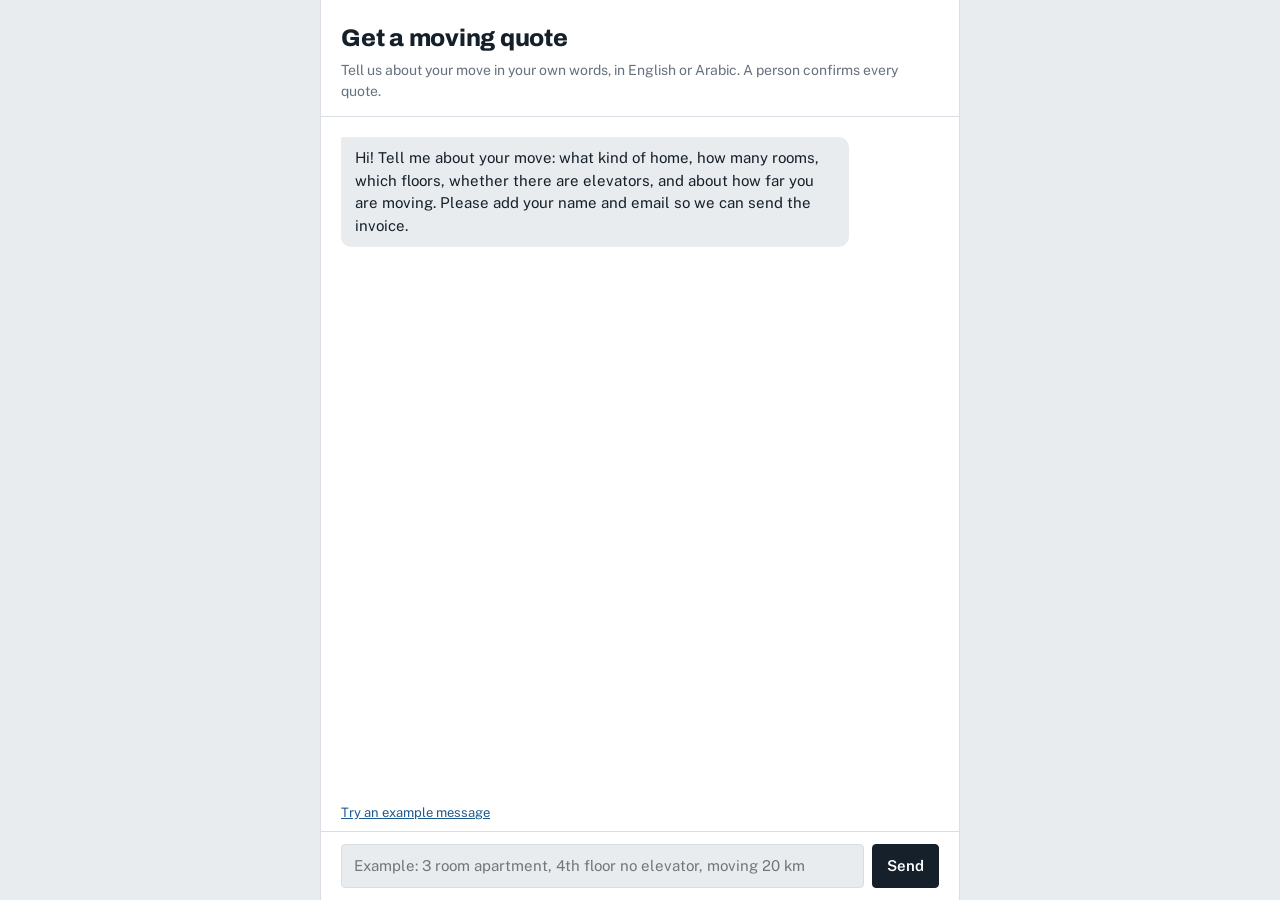
==== static/chat.html @ 16cc1113 "first commit" ====
<!doctype html>
<html lang="en">
<head>
<meta charset="utf-8">
<meta name="viewport" content="width=device-width, initial-scale=1">
<title>Get a moving quote</title>
<link rel="preconnect" href="https://fonts.googleapis.com">
<link href="https://fonts.googleapis.com/css2?family=Archivo:wght@600;800&family=Public+Sans:wght@400;600;700&display=swap" rel="stylesheet">
<link rel="stylesheet" href="/static/style.css">
</head>
<body>
<div class="chatwrap">
  <header class="chathead"><h1 id="co">Get a moving quote</h1><p>Tell us about your move in your own words, in English or Arabic. A person confirms every quote.</p></header>
  <div class="msgs" id="msgs" role="log" aria-live="polite"></div>
  <div class="hint" id="hint"><button type="button" id="example">Try an example message</button></div>
  <form class="composer" id="form">
    <label class="sr" for="text">Your message</label>
    <textarea id="text" rows="1" maxlength="2000" placeholder="Example: 3 room apartment, 4th floor no elevator, moving 20 km" required></textarea>
    <button class="btn primary" id="send" type="submit">Send</button>
  </form>
</div>
<script>
(function () {
  "use strict";
  var sid = null;
  try { sid = sessionStorage.getItem("md_sid"); } catch (e) { /* storage unavailable */ }
  var box = document.getElementById("msgs"), text = document.getElementById("text"), send = document.getElementById("send");
  function add(who, msg) {
    var b = document.createElement("div");
    b.className = "bubble " + who; b.setAttribute("dir", "auto"); b.textContent = msg;
    box.appendChild(b); box.scrollTop = box.scrollHeight;
  }
  add("bot", "Hi! Tell me about your move: what kind of home, how many rooms, which floors, whether there are elevators, and about how far you are moving. Please add your name and email so we can send the invoice.");
  fetch("/api/config").then(function (r) { return r.json(); }).then(function (c) {
    document.getElementById("co").textContent = c.company + ": get a moving quote";
    document.title = c.company + " quote";
  }).catch(function () {});
  /* After the quote: follow the job (approval, deposit, booking, final invoice, paid) right here. */
  var card = null, timer = null, lastKey = "";
  function money(n, c) { try { return new Intl.NumberFormat("en-US", { style: "currency", currency: c }).format(n); } catch (e) { return n + " " + c; } }
  function el(t, c, x) { var e = document.createElement(t); if (c) e.className = c; if (x != null) e.textContent = x; return e; }
  function render(st) {
    var key = st.status + (st.pay ? st.pay.url + st.pay.amount : "");
    if (key === lastKey) return; lastKey = key;
    if (!card) { card = el("div", "status-card"); card.setAttribute("dir", "auto"); }
    box.appendChild(card);  // keep it as the latest item
    card.textContent = "";
    card.appendChild(el("h2", "", st.message));
    card.appendChild(el("div", "note", "Reference " + st.job_id));
    if (st.pay) {
      card.appendChild(el("div", "amt mono", money(st.pay.amount, st.currency)));
      if (st.pay.discount_pct) card.appendChild(el("div", "note", "Includes a " + st.pay.discount_pct + "% discount if paid by " + new Date(st.pay.discount_until).toLocaleDateString()));
      var row = el("div", "row");
      if (st.pay.qr) { var img = el("img"); img.src = st.pay.qr; img.alt = "QR code to pay with PayPal"; row.appendChild(img); }
      var a = el("a", "btn primary", st.pay.label + " with PayPal"); a.href = st.pay.url; a.target = "_blank"; a.rel = "noopener noreferrer";
      row.appendChild(a); card.appendChild(row);
    } else if (st.total) {
      card.appendChild(el("div", "note", "Total for your move: " + money(st.total, st.currency)));
    } else if (st.range) {
      card.appendChild(el("div", "note", "Estimate: " + money(st.range.low, st.currency) + " to " + money(st.range.high, st.currency)));
    }
    box.scrollTop = box.scrollHeight;
    if (st.status === "PAID" || st.status === "REJECTED") { clearInterval(timer); timer = null; }
  }
  function poll() {
    if (!sid) return;
    fetch("/api/chat/" + encodeURIComponent(sid) + "/status").then(function (r) { return r.ok ? r.json() : null; })
      .then(function (st) {
        if (!st) return;
        document.getElementById("hint").hidden = true; render(st);
        if (!timer && st.status !== "PAID" && st.status !== "REJECTED") timer = setInterval(poll, 4000);
      }).catch(function () {});
  }
  function watch() { poll(); }
  if (sid) poll();  // a returning customer sees where their move stands

  document.getElementById("example").addEventListener("click", function () {
    text.value = "Hi, I'm Sara Ali (sara.ali@example.com). 3 room apartment, 4th floor with no elevator, moving to a ground floor place 20 km away.";
    text.focus();
  });
  text.addEventListener("keydown", function (e) {
    if (e.key === "Enter" && !e.shiftKey) { e.preventDefault(); document.getElementById("form").requestSubmit(); }
  });
  document.getElementById("form").addEventListener("submit", function (e) {
    e.preventDefault();
    var m = text.value.trim(); if (!m) return;
    add("me", m); text.value = ""; send.disabled = true;
    fetch("/api/chat", { method: "POST", headers: { "Content-Type": "application/json" }, body: JSON.stringify({ session_id: sid, message: m }) })
      .then(function (r) { return r.json().then(function (d) { if (!r.ok) throw new Error("Something went wrong. Please try again."); return d; }); })
      .then(function (d) {
        sid = d.session_id; try { sessionStorage.setItem("md_sid", sid); } catch (x) { /* ignore */ }
        add("bot", d.reply);
        if (d.complete) { document.getElementById("hint").hidden = true; watch(); }
      })
      .catch(function (err) { add("bot", err.message); })
      .then(function () { send.disabled = false; text.focus(); });
  });
})();
</script>
</body>
</html>
---- static/style.css ----
/* MoveDesk: a dispatch ledger. Ink on cool grey, one amber signal reserved for "needs you". */
:root {
  --ink: #15202b;
  --ink-2: #3b4857;
  --mute: #66717e;
  --paper: #e9ecef;
  --card: #ffffff;
  --line: #d9dee4;
  --sel: #eef3f8;
  --signal: #e8a900;
  --signal-ink: #3d2d00;
  --blue: #1f5a8f;
  --green: #1f7a52;
  --red: #b23a2a;
  --radius: 4px;
  --font-display: "Archivo", "Arial Narrow", Arial, sans-serif;
  --font-body: "Public Sans", system-ui, -apple-system, "Segoe UI", sans-serif;
}
@media (prefers-color-scheme: dark) {
  :root {
    --ink: #e8ecf2; --ink-2: #b9c3d0; --mute: #8995a4; --paper: #0e1520; --card: #161f2c; --line: #28344a;
    --sel: #1c2a40; --signal: #f0b429; --blue: #7fb0e0; --green: #55c08f; --red: #ee8a76;
  }
}
* { box-sizing: border-box; }
html, body { margin: 0; }
body { background: var(--paper); color: var(--ink); font: 15px/1.5 var(--font-body); }
h1, h2, h3 { font-family: var(--font-display); font-weight: 800; letter-spacing: -0.01em; margin: 0; }
button, input, select, textarea { font: inherit; color: inherit; }
:focus-visible { outline: 3px solid var(--signal); outline-offset: 2px; }
a { color: var(--blue); }
.sr { position: absolute; left: -9999px; }

.btn { border: 1px solid var(--line); background: var(--card); padding: 8px 14px; border-radius: var(--radius); cursor: pointer; font-weight: 600; }
.btn:hover { border-color: var(--ink-2); }
.btn.primary { background: var(--ink); border-color: var(--ink); color: var(--card); }
.btn.primary:hover { filter: brightness(1.2); }
.btn.danger { color: var(--red); }
.btn:disabled { opacity: 0.5; cursor: not-allowed; }
.mono { font-variant-numeric: tabular-nums; }

/* ---------- top bar ---------- */
.top { display: flex; align-items: center; gap: 14px; padding: 14px 28px; border-bottom: 1px solid var(--line); background: var(--card); flex-wrap: wrap; }
.top h1 { font-size: 22px; }
.top .tag { color: var(--mute); font-size: 13px; border: 1px solid var(--line); padding: 2px 9px; border-radius: 999px; }
.top .grow { flex: 1; }
.demo { display: none; align-items: center; gap: 6px; flex-wrap: wrap; padding-right: 14px; margin-right: 4px; border-right: 1px solid var(--line); }
.demo.on { display: flex; }
.demo span { font-size: 13px; color: var(--mute); margin-right: 4px; }
.demo .btn { padding: 4px 10px; font-size: 13px; font-weight: 500; }

/* ---------- figures ---------- */
.strip { display: grid; grid-template-columns: repeat(5, 1fr); margin: 20px 28px 0; }
.strip > div { padding: 2px 20px; border-left: 1px solid var(--line); }
.strip > div:first-child { padding-left: 0; border-left: 0; }
.strip .k { color: var(--mute); font-size: 13px; }
.strip .v { font: 800 28px/1.25 var(--font-display); }
.strip .v.hot { color: var(--red); }

/* ---------- copilot ---------- */
.copilot { margin: 20px 28px 0; }
.ask { display: flex; gap: 8px; }
.ask input { flex: 1; padding: 11px 14px; border: 1px solid var(--line); border-radius: var(--radius); background: var(--card); font-size: 15px; }
.ask .btn { padding: 0 22px; }
.suggest { display: flex; gap: 16px; flex-wrap: wrap; margin-top: 8px; }
.suggest button { background: none; border: 0; padding: 0; color: var(--blue); cursor: pointer; font-size: 13.5px; }
.suggest button:hover { text-decoration: underline; }
.answer { margin-top: 12px; background: var(--card); border: 1px solid var(--line); border-left: 3px solid var(--ink); border-radius: var(--radius); padding: 14px 16px; }
.answer .text { white-space: pre-wrap; }
.answer .src { color: var(--mute); font-size: 12.5px; margin-top: 8px; }
.proposal { display: flex; align-items: center; justify-content: space-between; gap: 12px; padding: 10px 0 0; margin-top: 10px; border-top: 1px solid var(--line); flex-wrap: wrap; }
.proposal b { font-weight: 600; }
.proposal .why { color: var(--mute); font-size: 13px; }
.proposal .done { color: var(--green); font-weight: 600; font-size: 14px; }

/* ---------- guided story ---------- */
.tour { position: fixed; left: 24px; bottom: 24px; width: 380px; max-width: calc(100vw - 32px); background: var(--ink); color: var(--card); border-radius: 6px; padding: 18px 20px; z-index: 8; box-shadow: 0 8px 30px rgba(0, 0, 0, 0.25); }
.tour h2 { font-size: 19px; margin: 2px 0 6px; color: var(--card); }
.tour p { margin: 0 0 14px; font-size: 14.5px; opacity: 0.92; white-space: pre-wrap; }
.tour-step { font-size: 12.5px; opacity: 0.7; }
.tour-actions { display: flex; gap: 8px; }
.tour .btn.primary { background: var(--signal); border-color: var(--signal); color: var(--signal-ink); }
.tour .btn:not(.primary) { background: transparent; color: var(--card); border-color: rgba(255, 255, 255, 0.35); }

/* ---------- board + detail ---------- */
.layout { display: grid; grid-template-columns: minmax(0, 1fr) 440px; gap: 24px; padding: 20px 28px 40px; align-items: start; }
.board { background: var(--card); border: 1px solid var(--line); border-radius: var(--radius); overflow-x: auto; }
#grid { width: 100%; }
.empty { padding: 56px 24px; text-align: center; color: var(--mute); }
.empty b { display: block; color: var(--ink); font: 800 20px var(--font-display); margin-bottom: 4px; }

.ag-theme-quartz {
  --ag-font-family: var(--font-body);
  --ag-font-size: 14px;
  --ag-foreground-color: var(--ink);
  --ag-background-color: var(--card);
  --ag-header-background-color: var(--card);
  --ag-header-foreground-color: var(--mute);
  --ag-header-height: 42px;
  --ag-row-height: 54px;
  --ag-borders: none;
  --ag-border-color: var(--line);
  --ag-row-border-color: var(--line);
  --ag-header-column-separator-display: none;
  --ag-header-column-resize-handle-display: none;
  --ag-odd-row-background-color: var(--card);
  --ag-row-hover-color: var(--sel);
  --ag-selected-row-background-color: var(--sel);
  --ag-cell-horizontal-padding: 16px;
  --ag-wrapper-border-radius: 0;
}
.ag-theme-quartz .ag-header-cell-resize::after, .ag-theme-quartz .ag-header-cell::after, .ag-theme-quartz .ag-header-group-cell::after { display: none !important; }
.ag-theme-quartz .ag-header-cell-label { font-weight: 600; font-size: 13px; }
.ag-theme-quartz .ag-cell { display: flex; align-items: center; line-height: 1.3; }
.ag-theme-quartz .ag-right-aligned-cell { justify-content: flex-end; }
.ag-theme-quartz .ag-row { cursor: pointer; }
.ag-theme-quartz .ag-cell-focus:not(.ag-cell-range-selected):focus-within { border: 0 !important; outline: 0; }

table.plain { width: 100%; border-collapse: collapse; }
table.plain th { text-align: left; font-size: 13px; color: var(--mute); font-weight: 600; padding: 12px 16px; border-bottom: 1px solid var(--line); }
table.plain td { padding: 15px 16px; border-bottom: 1px solid var(--line); }
table.plain tr.row { cursor: pointer; }
table.plain tr.row:hover, table.plain tr.sel { background: var(--sel); }

/* status: a dot and a word, not a badge */
.chip { display: inline-flex; align-items: center; gap: 8px; font-size: 14px; font-weight: 600; white-space: nowrap; line-height: 1.2; }
.chip::before { content: ""; width: 9px; height: 9px; border-radius: 50%; background: var(--dot, currentColor); flex: none; }
.chip.PENDING_APPROVAL { --dot: var(--signal); color: var(--ink); }
.chip.DEPOSIT_SENT, .chip.BALANCE_SENT { color: var(--blue); }
.chip.BOOKED { color: var(--ink); --dot: var(--ink); }
.chip.PAID { color: var(--green); }
.chip.REJECTED { color: var(--mute); }
.late { color: var(--red); font-weight: 600; }

.drawer { background: var(--card); border: 1px solid var(--line); border-radius: var(--radius); padding: 22px; position: sticky; top: 16px; max-height: calc(100vh - 32px); overflow: auto; }
.drawer h2 { font-size: 24px; line-height: 1.2; }
.drawer .sub { color: var(--mute); font-size: 13.5px; margin: 2px 0 10px; overflow-wrap: anywhere; }
.drawer section { border-top: 1px solid var(--line); padding: 14px 0; }
.drawer h3 { font-size: 14px; margin-bottom: 8px; }
.route { display: flex; align-items: center; margin: 14px 0 4px; }
.route .stop { width: 12px; height: 12px; border-radius: 50%; border: 2px solid var(--line); background: var(--card); flex: none; }
.route .leg { height: 2px; flex: 1; background: var(--line); }
.route .done { border-color: var(--ink); background: var(--ink); }
.route .now { border-color: var(--signal); background: var(--signal); }
.route .leg.done { background: var(--ink); }
.route-labels { display: flex; justify-content: space-between; font-size: 12px; color: var(--mute); }
.lines { width: 100%; border-collapse: collapse; }
.lines td { padding: 4px 0; vertical-align: top; }
.lines td:last-child { text-align: right; }
.lines tr.total td { border-top: 1px solid var(--ink); font-weight: 800; padding-top: 7px; }
ul.tight { margin: 0; padding-left: 18px; }
ul.tight li { margin: 2px 0; }
.timeline { font-size: 13px; color: var(--ink-2); }
.timeline div { display: flex; gap: 10px; padding: 2px 0; }
.timeline time { color: var(--mute); flex: none; width: 96px; }
.actions { display: flex; flex-direction: column; gap: 10px; }
.actions .btn.primary { width: 100%; padding: 11px 14px; }
.actions .row { display: flex; gap: 8px; align-items: center; flex-wrap: wrap; }
.actions input[type=number], .actions input[type=text] { padding: 8px 10px; border: 1px solid var(--line); border-radius: var(--radius); background: var(--paper); width: 130px; }
.actions input[type=text] { flex: 1; min-width: 120px; }
.qr { display: flex; gap: 14px; align-items: center; }
.qr img { width: 104px; height: 104px; background: #fff; border: 1px solid var(--line); border-radius: 2px; }
.note { color: var(--mute); font-size: 13px; }
.err { color: var(--red); font-size: 13.5px; margin-top: 6px; }
.toast { position: fixed; left: 50%; bottom: 20px; transform: translateX(-50%); background: var(--ink); color: var(--card); padding: 9px 16px; border-radius: var(--radius); font-size: 14px; z-index: 9; }

@media (max-width: 1000px) {
  .layout { grid-template-columns: minmax(0, 1fr); padding: 16px 16px 28px; gap: 16px; }
  .strip { grid-template-columns: repeat(2, 1fr); margin: 16px 16px 0; row-gap: 14px; }
  .strip > div:nth-child(odd) { padding-left: 0; border-left: 0; }
  .drawer { position: static; max-height: none; }
  .top { padding: 12px 16px; }
  .demo { border-right: 0; padding-right: 0; }
  .copilot { margin: 16px 16px 0; }
  .tour { left: 16px; bottom: 16px; }
}

/* ---------- chat ---------- */
.chatwrap { max-width: 640px; margin: 0 auto; min-height: 100vh; display: flex; flex-direction: column; background: var(--card); border-left: 1px solid var(--line); border-right: 1px solid var(--line); }
.chathead { padding: 20px 20px 14px; border-bottom: 1px solid var(--line); }
.chathead h1 { font-size: 24px; }
.chathead p { margin: 4px 0 0; color: var(--mute); font-size: 14px; }
.msgs { flex: 1; padding: 20px; display: flex; flex-direction: column; gap: 10px; overflow-y: auto; }
.bubble { max-width: 85%; padding: 10px 14px; border-radius: 10px; white-space: pre-wrap; overflow-wrap: anywhere; }
.bubble.bot { background: var(--paper); align-self: flex-start; border-top-left-radius: 2px; }
.bubble.me { background: var(--ink); color: var(--card); align-self: flex-end; border-top-right-radius: 2px; }
.composer { display: flex; gap: 8px; padding: 12px 20px calc(12px + env(safe-area-inset-bottom)); border-top: 1px solid var(--line); }
.composer textarea { flex: 1; resize: none; padding: 10px 12px; border: 1px solid var(--line); border-radius: var(--radius); background: var(--paper); min-height: 44px; max-height: 120px; }
.hint { padding: 0 20px 8px; font-size: 13px; color: var(--mute); }
.hint button { background: none; border: 0; padding: 0; color: var(--blue); cursor: pointer; text-decoration: underline; font-size: 13px; }

.status-card { align-self: stretch; border: 1px solid var(--line); border-left: 3px solid var(--ink); border-radius: var(--radius); padding: 14px 16px; background: var(--card); }
.status-card h2 { font-size: 17px; margin-bottom: 4px; }
.status-card .amt { font: 800 26px var(--font-display); margin: 4px 0; }
.status-card .row { display: flex; gap: 14px; align-items: center; margin-top: 10px; flex-wrap: wrap; }
.status-card img { width: 112px; height: 112px; background: #fff; border: 1px solid var(--line); }
.status-card a.btn { text-decoration: none; display: inline-block; }

/* ---------- simulated checkout ---------- */
.pay { max-width: 460px; margin: 32px auto; background: var(--card); border: 1px solid var(--line); border-radius: var(--radius); overflow: hidden; }
.pay .sim { background: var(--paper); color: var(--ink-2); border-bottom: 1px solid var(--line); padding: 8px 20px; font-size: 13px; }
.pay .body { padding: 22px 20px; }
.pay h1 { font-size: 24px; }
.pay .amount { font: 800 36px var(--font-display); margin: 8px 0; }
.pay .qr { margin: 12px 0; }
@media (prefers-reduced-motion: no-preference) { .btn { transition: border-color 0.12s, filter 0.12s; } }
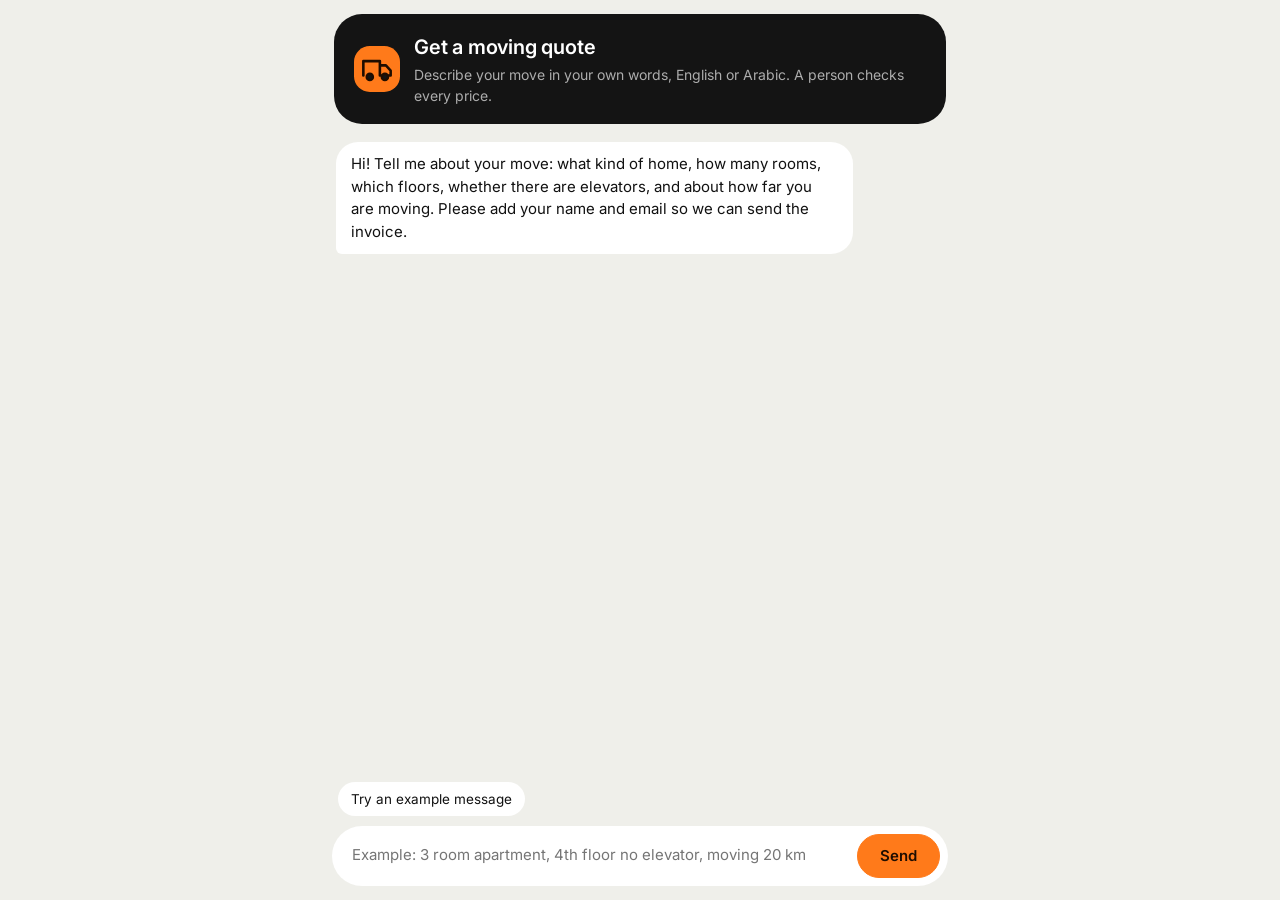
==== commit 4ffe840d: "feat: Gemini AI, PayPal fixes and mobile-first redesign" ====
--- a/static/chat.html
+++ b/static/chat.html
@@ -5,18 +5,23 @@
 <meta name="viewport" content="width=device-width, initial-scale=1">
 <title>Get a moving quote</title>
 <link rel="preconnect" href="https://fonts.googleapis.com">
-<link href="https://fonts.googleapis.com/css2?family=Archivo:wght@600;800&family=Public+Sans:wght@400;600;700&display=swap" rel="stylesheet">
+<link rel="preconnect" href="https://fonts.gstatic.com" crossorigin>
+<link href="https://fonts.googleapis.com/css2?family=Inter:wght@400;500;600;700&display=swap" rel="stylesheet">
+<meta name="theme-color" content="#efefea">
 <link rel="stylesheet" href="/static/style.css">
 </head>
-<body>
+<body class="chat-body">
 <div class="chatwrap">
-  <header class="chathead"><h1 id="co">Get a moving quote</h1><p>Tell us about your move in your own words, in English or Arabic. A person confirms every quote.</p></header>
+  <header class="chathead">
+    <svg class="logo" viewBox="0 0 32 32" aria-hidden="true"><rect width="32" height="32" rx="11"/><path d="M6.5 20.5V10.5h11.5v10M18 13.5h4.2l3.3 3.6v3.4H18"/><circle cx="11" cy="21.5" r="2.2"/><circle cx="21.5" cy="21.5" r="2.2"/></svg>
+    <div><h1 id="co">Get a moving quote</h1><p>Describe your move in your own words, English or Arabic. A person checks every price.</p></div>
+  </header>
   <div class="msgs" id="msgs" role="log" aria-live="polite"></div>
   <div class="hint" id="hint"><button type="button" id="example">Try an example message</button></div>
   <form class="composer" id="form">
     <label class="sr" for="text">Your message</label>
     <textarea id="text" rows="1" maxlength="2000" placeholder="Example: 3 room apartment, 4th floor no elevator, moving 20 km" required></textarea>
-    <button class="btn primary" id="send" type="submit">Send</button>
+    <button class="btn lime" id="send" type="submit">Send</button>
   </form>
 </div>
 <script>
@@ -32,7 +37,7 @@
   }
   add("bot", "Hi! Tell me about your move: what kind of home, how many rooms, which floors, whether there are elevators, and about how far you are moving. Please add your name and email so we can send the invoice.");
   fetch("/api/config").then(function (r) { return r.json(); }).then(function (c) {
-    document.getElementById("co").textContent = c.company + ": get a moving quote";
+    document.getElementById("co").textContent = c.company;
     document.title = c.company + " quote";
   }).catch(function () {});
   /* After the quote: follow the job (approval, deposit, booking, final invoice, paid) right here. */
@@ -48,11 +53,11 @@
     card.appendChild(el("h2", "", st.message));
     card.appendChild(el("div", "note", "Reference " + st.job_id));
     if (st.pay) {
-      card.appendChild(el("div", "amt mono", money(st.pay.amount, st.currency)));
+      card.appendChild(el("div", "amt num", money(st.pay.amount, st.currency)));
       if (st.pay.discount_pct) card.appendChild(el("div", "note", "Includes a " + st.pay.discount_pct + "% discount if paid by " + new Date(st.pay.discount_until).toLocaleDateString()));
       var row = el("div", "row");
       if (st.pay.qr) { var img = el("img"); img.src = st.pay.qr; img.alt = "QR code to pay with PayPal"; row.appendChild(img); }
-      var a = el("a", "btn primary", st.pay.label + " with PayPal"); a.href = st.pay.url; a.target = "_blank"; a.rel = "noopener noreferrer";
+      var a = el("a", "btn lime", st.pay.label + " with PayPal"); a.href = st.pay.url; a.target = "_blank"; a.rel = "noopener noreferrer";
       row.appendChild(a); card.appendChild(row);
     } else if (st.total) {
       card.appendChild(el("div", "note", "Total for your move: " + money(st.total, st.currency)));
--- a/static/style.css
+++ b/static/style.css
@@ -1,206 +1,300 @@
-/* MoveDesk: a dispatch ledger. Ink on cool grey, one amber signal reserved for "needs you". */
+/* MoveDesk: a black money panel that flows into a soft grey page, one safety-orange colour for "your move"
+   (moving tape and hi-vis orange). The --lime names are kept so one token set drives every page.
+   Same family as Gam'eya: rounded white rows, greyed cents, round lime actions, a pill tab bar on phones. */
 :root {
-  --ink: #15202b;
-  --ink-2: #3b4857;
-  --mute: #66717e;
-  --paper: #e9ecef;
-  --card: #ffffff;
-  --line: #d9dee4;
-  --sel: #eef3f8;
-  --signal: #e8a900;
-  --signal-ink: #3d2d00;
-  --blue: #1f5a8f;
-  --green: #1f7a52;
-  --red: #b23a2a;
-  --radius: 4px;
-  --font-display: "Archivo", "Arial Narrow", Arial, sans-serif;
-  --font-body: "Public Sans", system-ui, -apple-system, "Segoe UI", sans-serif;
-}
-@media (prefers-color-scheme: dark) {
-  :root {
-    --ink: #e8ecf2; --ink-2: #b9c3d0; --mute: #8995a4; --paper: #0e1520; --card: #161f2c; --line: #28344a;
-    --sel: #1c2a40; --signal: #f0b429; --blue: #7fb0e0; --green: #55c08f; --red: #ee8a76;
-  }
+  color-scheme: light;
+  --night: #141414;
+  --night-2: #232323;
+  --night-3: #34342f;
+  --lime: #ff7a1a;
+  --lime-hover: #ff9447;
+  --lime-deep: #e2600a;
+  --lime-ink: #1f0d00;
+  --lime-soft: #ffeedd;
+  --ink: #111111;
+  --ink-2: #3a3a36;
+  --muted: #73736b;
+  --line: #e6e6e0;
+  --page: #efefea;
+  --surface: #ffffff;
+  --chip: #f4f4f0;
+  --green: #1f7a33;
+  --red: #b42318;
+  --font: "Inter", system-ui, -apple-system, "Segoe UI", sans-serif;
 }
 * { box-sizing: border-box; }
 html, body { margin: 0; }
-body { background: var(--paper); color: var(--ink); font: 15px/1.5 var(--font-body); }
-h1, h2, h3 { font-family: var(--font-display); font-weight: 800; letter-spacing: -0.01em; margin: 0; }
+html { scroll-behavior: smooth; scroll-padding-top: 12px; }
+body { background: var(--page); color: var(--ink); font: 15px/1.5 var(--font); -webkit-font-smoothing: antialiased; }
+h1, h2, h3 { font-weight: 600; letter-spacing: -0.01em; margin: 0; }
 button, input, select, textarea { font: inherit; color: inherit; }
-:focus-visible { outline: 3px solid var(--signal); outline-offset: 2px; }
-a { color: var(--blue); }
-.sr { position: absolute; left: -9999px; }
-
-.btn { border: 1px solid var(--line); background: var(--card); padding: 8px 14px; border-radius: var(--radius); cursor: pointer; font-weight: 600; }
+:focus-visible { outline: 3px solid var(--night); outline-offset: 2px; }
+a { color: var(--ink); }
+[hidden] { display: none !important; }
+.sr { position: absolute; width: 1px; height: 1px; overflow: hidden; clip: rect(0 0 0 0); white-space: nowrap; }
+.num, .mono { font-variant-numeric: tabular-nums; }
+.grow { flex: 1; }
+.cents { opacity: 0.45; }
+
+/* ---------- buttons ---------- */
+.btn { display: inline-flex; align-items: center; justify-content: center; gap: 6px; border: 1px solid var(--line); background: var(--surface); padding: 10px 18px; border-radius: 999px; cursor: pointer; font-weight: 500; text-decoration: none; line-height: 1.2; }
 .btn:hover { border-color: var(--ink-2); }
-.btn.primary { background: var(--ink); border-color: var(--ink); color: var(--card); }
-.btn.primary:hover { filter: brightness(1.2); }
+.btn.primary { background: var(--night); border-color: var(--night); color: #fff; }
+.btn.primary:hover { background: var(--night-3); }
+.btn.lime { background: var(--lime); border-color: var(--lime); color: var(--lime-ink); font-weight: 600; }
+.btn.lime:hover { background: var(--lime-hover); }
+.btn.dark { background: transparent; border-color: rgba(255, 255, 255, 0.22); color: #fff; }
+.btn.dark:hover { border-color: rgba(255, 255, 255, 0.6); }
 .btn.danger { color: var(--red); }
+.btn.quiet { background: var(--chip); border-color: var(--chip); }
 .btn:disabled { opacity: 0.5; cursor: not-allowed; }
-.mono { font-variant-numeric: tabular-nums; }
-
-/* ---------- top bar ---------- */
-.top { display: flex; align-items: center; gap: 14px; padding: 14px 28px; border-bottom: 1px solid var(--line); background: var(--card); flex-wrap: wrap; }
-.top h1 { font-size: 22px; }
-.top .tag { color: var(--mute); font-size: 13px; border: 1px solid var(--line); padding: 2px 9px; border-radius: 999px; }
-.top .grow { flex: 1; }
-.demo { display: none; align-items: center; gap: 6px; flex-wrap: wrap; padding-right: 14px; margin-right: 4px; border-right: 1px solid var(--line); }
-.demo.on { display: flex; }
-.demo span { font-size: 13px; color: var(--mute); margin-right: 4px; }
-.demo .btn { padding: 4px 10px; font-size: 13px; font-weight: 500; }
-
-/* ---------- figures ---------- */
-.strip { display: grid; grid-template-columns: repeat(5, 1fr); margin: 20px 28px 0; }
-.strip > div { padding: 2px 20px; border-left: 1px solid var(--line); }
-.strip > div:first-child { padding-left: 0; border-left: 0; }
-.strip .k { color: var(--mute); font-size: 13px; }
-.strip .v { font: 800 28px/1.25 var(--font-display); }
-.strip .v.hot { color: var(--red); }
-
-/* ---------- copilot ---------- */
-.copilot { margin: 20px 28px 0; }
-.ask { display: flex; gap: 8px; }
-.ask input { flex: 1; padding: 11px 14px; border: 1px solid var(--line); border-radius: var(--radius); background: var(--card); font-size: 15px; }
+
+/* ---------- the black panel ---------- */
+.sky { background: var(--night); color: #fff; border-radius: 0 0 40px 40px; padding: 22px 28px 64px; }
+.sky__in { max-width: 1180px; margin: 0 auto; }
+.hello { display: flex; align-items: center; gap: 12px; }
+.hello__text span { display: block; font-size: 13.5px; color: rgba(255, 255, 255, 0.6); }
+.hello__text { min-width: 0; }
+.hello__text h1 { font-size: 20px; white-space: nowrap; overflow: hidden; text-overflow: ellipsis; }
+.avatar { width: 38px; height: 38px; border-radius: 50%; background: var(--chip); color: var(--ink); display: inline-grid; place-items: center; font-weight: 600; font-size: 15px; flex: none; }
+.logo { width: 46px; height: 46px; flex: none; display: block; }
+.logo rect { fill: var(--lime); }
+.logo path { fill: none; stroke: var(--lime-ink); stroke-width: 1.8; stroke-linecap: round; stroke-linejoin: round; }
+.logo circle { fill: var(--night); stroke: var(--lime-ink); stroke-width: 1.6; }
+.pill { font-size: 13px; color: rgba(255, 255, 255, 0.8); background: var(--night-2); padding: 7px 13px; border-radius: 999px; white-space: nowrap; }
+.pill::before { content: ""; display: inline-block; width: 7px; height: 7px; border-radius: 50%; background: var(--lime); margin-right: 7px; vertical-align: 1px; }
+
+.money { text-align: center; margin: 26px 0 26px; }
+.money__label { font-size: 14px; color: rgba(255, 255, 255, 0.6); }
+.money__value { font-size: 60px; font-weight: 700; line-height: 1.1; letter-spacing: -0.03em; margin: 4px 0 8px; overflow-wrap: anywhere; }
+.money__trend { font-size: 14px; color: rgba(255, 255, 255, 0.6); }
+.money__trend span, .money__trend b { color: var(--lime); font-weight: 600; }
+
+.quick { display: flex; justify-content: center; gap: 26px; flex-wrap: wrap; }
+.demo { display: none; }
+.demo.on { display: contents; }
+.quick__btn { display: flex; flex-direction: column; align-items: center; gap: 8px; background: none; border: 0; padding: 0; color: #fff; font-size: 14px; font-weight: 600; cursor: pointer; text-decoration: none; width: 88px; text-align: center; line-height: 1.25; }
+.quick__icon { width: 62px; height: 62px; border-radius: 50%; background: var(--lime); display: grid; place-items: center; }
+.quick__btn:hover .quick__icon { background: var(--lime-hover); }
+.quick__icon svg { width: 24px; height: 24px; fill: none; stroke: var(--lime-ink); stroke-width: 2; stroke-linecap: round; stroke-linejoin: round; }
+.quick__btn#play .quick__icon svg { fill: var(--lime-ink); }
+
+.clock { display: none; justify-content: center; align-items: center; gap: 6px; flex-wrap: wrap; margin-top: 22px; }
+.clock.on { display: flex; }
+.clock span { font-size: 13px; color: rgba(255, 255, 255, 0.55); margin-right: 4px; }
+.clock button { background: var(--night-2); border: 0; color: #fff; padding: 6px 12px; border-radius: 999px; font-size: 13px; cursor: pointer; }
+.clock button:hover { background: var(--night-3); }
+
+/* ---------- page ---------- */
+.page { max-width: 1180px; margin: -40px auto 0; padding: 0 28px 48px; display: grid; gap: 16px; grid-template-columns: minmax(0, 1fr); position: relative; }
+
+/* the white card that overlaps the panel, like a savings goal */
+.todo { display: grid; grid-template-columns: auto minmax(0, 1fr) auto; grid-template-areas: "tile text n" "bar bar bar"; align-items: center; gap: 12px 16px; width: 100%; background: var(--surface); border: 0; border-radius: 26px; padding: 18px 22px 20px; text-align: left; cursor: pointer; box-shadow: 0 10px 30px rgba(20, 20, 20, 0.08); }
+.todo:hover { box-shadow: 0 10px 30px rgba(20, 20, 20, 0.14); }
+.todo__tile { grid-area: tile; width: 52px; height: 52px; border-radius: 16px; background: var(--lime); display: grid; place-items: center; }
+.todo__tile svg { width: 24px; height: 24px; fill: none; stroke: var(--lime-ink); stroke-width: 2.2; stroke-linecap: round; stroke-linejoin: round; }
+.todo__text { grid-area: text; min-width: 0; }
+.todo__text b { display: block; font-size: 17px; font-weight: 600; }
+.todo__text span { display: block; font-size: 14px; color: var(--muted); }
+.todo__n { grid-area: n; font-size: 26px; font-weight: 700; }
+.todo__bar { grid-area: bar; height: 8px; border-radius: 99px; background: var(--chip); overflow: hidden; }
+.todo__bar span { display: block; height: 100%; width: 0; background: var(--night); border-radius: 99px; }
+.todo.calm .todo__tile { background: var(--chip); }
+
+.stats { display: grid; grid-template-columns: repeat(2, minmax(0, 1fr)); gap: 12px; }
+.stat { background: var(--surface); border-radius: 20px; padding: 14px 18px; display: flex; justify-content: space-between; align-items: baseline; gap: 10px; }
+.stat span { font-size: 14px; color: var(--muted); }
+.stat b { font-size: 20px; font-weight: 600; }
+.stat b.hot { color: var(--red); }
+
+.layout { display: grid; grid-template-columns: minmax(0, 1fr) 420px; gap: 16px; align-items: start; }
+.col { display: grid; gap: 16px; min-width: 0; }
+.block { min-width: 0; }
+.block__head { display: flex; align-items: baseline; justify-content: space-between; margin: 6px 4px 10px; }
+.block__head h2 { font-size: 19px; }
+
+/* ---------- ask ---------- */
+.ask { display: flex; gap: 8px; background: var(--surface); border-radius: 999px; padding: 6px; }
+.ask input { flex: 1; min-width: 0; padding: 10px 14px; border: 0; background: transparent; font-size: 15px; }
+.ask input:focus { outline: none; }
+.ask:focus-within { box-shadow: 0 0 0 2px var(--night); }
 .ask .btn { padding: 0 22px; }
-.suggest { display: flex; gap: 16px; flex-wrap: wrap; margin-top: 8px; }
-.suggest button { background: none; border: 0; padding: 0; color: var(--blue); cursor: pointer; font-size: 13.5px; }
-.suggest button:hover { text-decoration: underline; }
-.answer { margin-top: 12px; background: var(--card); border: 1px solid var(--line); border-left: 3px solid var(--ink); border-radius: var(--radius); padding: 14px 16px; }
-.answer .text { white-space: pre-wrap; }
-.answer .src { color: var(--mute); font-size: 12.5px; margin-top: 8px; }
-.proposal { display: flex; align-items: center; justify-content: space-between; gap: 12px; padding: 10px 0 0; margin-top: 10px; border-top: 1px solid var(--line); flex-wrap: wrap; }
+.suggest { display: flex; gap: 8px; flex-wrap: wrap; margin-top: 10px; }
+.suggest button { background: var(--surface); border: 0; padding: 7px 13px; border-radius: 999px; cursor: pointer; font-size: 13.5px; color: var(--ink-2); }
+.suggest button:hover { background: var(--lime-soft); color: var(--lime-ink); }
+.answer { margin-top: 12px; background: var(--surface); border-radius: 20px; padding: 16px 18px; }
+.answer .text { white-space: pre-wrap; overflow-wrap: anywhere; }
+.answer .src { color: var(--muted); font-size: 12.5px; margin-top: 10px; }
+.proposal { display: flex; align-items: center; justify-content: space-between; gap: 12px; padding: 12px 14px; margin-top: 10px; background: var(--chip); border-radius: 16px; flex-wrap: wrap; }
 .proposal b { font-weight: 600; }
-.proposal .why { color: var(--mute); font-size: 13px; }
+.proposal .why { color: var(--muted); font-size: 13px; }
 .proposal .done { color: var(--green); font-weight: 600; font-size: 14px; }
 
-/* ---------- guided story ---------- */
-.tour { position: fixed; left: 24px; bottom: 24px; width: 380px; max-width: calc(100vw - 32px); background: var(--ink); color: var(--card); border-radius: 6px; padding: 18px 20px; z-index: 8; box-shadow: 0 8px 30px rgba(0, 0, 0, 0.25); }
-.tour h2 { font-size: 19px; margin: 2px 0 6px; color: var(--card); }
-.tour p { margin: 0 0 14px; font-size: 14.5px; opacity: 0.92; white-space: pre-wrap; }
-.tour-step { font-size: 12.5px; opacity: 0.7; }
-.tour-actions { display: flex; gap: 8px; }
-.tour .btn.primary { background: var(--signal); border-color: var(--signal); color: var(--signal-ink); }
-.tour .btn:not(.primary) { background: transparent; color: var(--card); border-color: rgba(255, 255, 255, 0.35); }
-
-/* ---------- board + detail ---------- */
-.layout { display: grid; grid-template-columns: minmax(0, 1fr) 440px; gap: 24px; padding: 20px 28px 40px; align-items: start; }
-.board { background: var(--card); border: 1px solid var(--line); border-radius: var(--radius); overflow-x: auto; }
-#grid { width: 100%; }
-.empty { padding: 56px 24px; text-align: center; color: var(--mute); }
-.empty b { display: block; color: var(--ink); font: 800 20px var(--font-display); margin-bottom: 4px; }
-
-.ag-theme-quartz {
-  --ag-font-family: var(--font-body);
-  --ag-font-size: 14px;
-  --ag-foreground-color: var(--ink);
-  --ag-background-color: var(--card);
-  --ag-header-background-color: var(--card);
-  --ag-header-foreground-color: var(--mute);
-  --ag-header-height: 42px;
-  --ag-row-height: 54px;
-  --ag-borders: none;
-  --ag-border-color: var(--line);
-  --ag-row-border-color: var(--line);
-  --ag-header-column-separator-display: none;
-  --ag-header-column-resize-handle-display: none;
-  --ag-odd-row-background-color: var(--card);
-  --ag-row-hover-color: var(--sel);
-  --ag-selected-row-background-color: var(--sel);
-  --ag-cell-horizontal-padding: 16px;
-  --ag-wrapper-border-radius: 0;
-}
-.ag-theme-quartz .ag-header-cell-resize::after, .ag-theme-quartz .ag-header-cell::after, .ag-theme-quartz .ag-header-group-cell::after { display: none !important; }
-.ag-theme-quartz .ag-header-cell-label { font-weight: 600; font-size: 13px; }
-.ag-theme-quartz .ag-cell { display: flex; align-items: center; line-height: 1.3; }
-.ag-theme-quartz .ag-right-aligned-cell { justify-content: flex-end; }
-.ag-theme-quartz .ag-row { cursor: pointer; }
-.ag-theme-quartz .ag-cell-focus:not(.ag-cell-range-selected):focus-within { border: 0 !important; outline: 0; }
-
-table.plain { width: 100%; border-collapse: collapse; }
-table.plain th { text-align: left; font-size: 13px; color: var(--mute); font-weight: 600; padding: 12px 16px; border-bottom: 1px solid var(--line); }
-table.plain td { padding: 15px 16px; border-bottom: 1px solid var(--line); }
-table.plain tr.row { cursor: pointer; }
-table.plain tr.row:hover, table.plain tr.sel { background: var(--sel); }
-
-/* status: a dot and a word, not a badge */
-.chip { display: inline-flex; align-items: center; gap: 8px; font-size: 14px; font-weight: 600; white-space: nowrap; line-height: 1.2; }
-.chip::before { content: ""; width: 9px; height: 9px; border-radius: 50%; background: var(--dot, currentColor); flex: none; }
-.chip.PENDING_APPROVAL { --dot: var(--signal); color: var(--ink); }
-.chip.DEPOSIT_SENT, .chip.BALANCE_SENT { color: var(--blue); }
-.chip.BOOKED { color: var(--ink); --dot: var(--ink); }
-.chip.PAID { color: var(--green); }
-.chip.REJECTED { color: var(--mute); }
+/* ---------- jobs as rows ---------- */
+.filters { display: flex; gap: 6px; flex-wrap: wrap; margin-bottom: 12px; }
+.filters button { border: 0; background: var(--surface); padding: 7px 14px; border-radius: 999px; cursor: pointer; font-size: 13.5px; color: var(--ink-2); white-space: nowrap; }
+.filters button[aria-pressed="true"] { background: var(--night); color: #fff; }
+.filters button .n { margin-left: 6px; opacity: 0.55; font-variant-numeric: tabular-nums; }
+.jobs { list-style: none; margin: 0; padding: 0; display: grid; gap: 10px; grid-template-columns: minmax(0, 1fr); }
+.jobs > li { min-width: 0; }
+.job { display: flex; align-items: center; gap: 14px; width: 100%; background: var(--surface); border: 0; border-radius: 22px; padding: 14px 18px; text-align: left; cursor: pointer; box-shadow: inset 0 0 0 2px transparent; }
+.job:hover { box-shadow: inset 0 0 0 2px var(--line); }
+.job[aria-current="true"] { box-shadow: inset 0 0 0 2px var(--night); }
+.job .avatar { width: 46px; height: 46px; font-size: 16px; }
+.job .avatar.hot { background: var(--lime); color: var(--lime-ink); }
+.job__text { flex: 1; min-width: 0; }
+.job__name { display: block; font-weight: 600; font-size: 16px; overflow: hidden; text-overflow: ellipsis; white-space: nowrap; }
+.job__sub { display: block; font-size: 13.5px; color: var(--muted); overflow: hidden; text-overflow: ellipsis; white-space: nowrap; }
+.job__side { display: flex; flex-direction: column; align-items: flex-end; gap: 4px; flex: none; }
+.job__amt { font-weight: 700; font-size: 16px; }
+.empty { padding: 40px 20px; text-align: center; color: var(--muted); background: var(--surface); border-radius: 22px; }
+.empty b { display: block; color: var(--ink); font-size: 18px; font-weight: 600; margin-bottom: 4px; }
+.empty span { display: block; max-width: 34ch; margin: 0 auto; }
+
+/* status: a small soft pill */
+.chip { display: inline-flex; align-items: center; gap: 6px; font-size: 12.5px; font-weight: 500; white-space: nowrap; line-height: 1.2; padding: 4px 10px 4px 8px; border-radius: 999px; background: var(--chip); color: var(--ink-2); }
+.chip::before { content: ""; width: 7px; height: 7px; border-radius: 50%; background: var(--dot, currentColor); flex: none; }
+.chip.PENDING_APPROVAL { background: var(--lime); color: var(--lime-ink); }
+.chip.DEPOSIT_SENT, .chip.BALANCE_SENT { background: #fff1d6; color: #6b4000; --dot: #c98a00; }
+.chip.BOOKED { background: var(--night); color: #fff; --dot: var(--lime); }
+.chip.PAID { background: #e3f4e6; color: var(--green); }
+.chip.REJECTED { color: var(--muted); }
 .late { color: var(--red); font-weight: 600; }
 
-.drawer { background: var(--card); border: 1px solid var(--line); border-radius: var(--radius); padding: 22px; position: sticky; top: 16px; max-height: calc(100vh - 32px); overflow: auto; }
-.drawer h2 { font-size: 24px; line-height: 1.2; }
-.drawer .sub { color: var(--mute); font-size: 13.5px; margin: 2px 0 10px; overflow-wrap: anywhere; }
-.drawer section { border-top: 1px solid var(--line); padding: 14px 0; }
-.drawer h3 { font-size: 14px; margin-bottom: 8px; }
-.route { display: flex; align-items: center; margin: 14px 0 4px; }
-.route .stop { width: 12px; height: 12px; border-radius: 50%; border: 2px solid var(--line); background: var(--card); flex: none; }
-.route .leg { height: 2px; flex: 1; background: var(--line); }
-.route .done { border-color: var(--ink); background: var(--ink); }
-.route .now { border-color: var(--signal); background: var(--signal); }
-.route .leg.done { background: var(--ink); }
-.route-labels { display: flex; justify-content: space-between; font-size: 12px; color: var(--mute); }
+/* ---------- job detail ---------- */
+.drawer { background: var(--surface); border-radius: 26px; position: sticky; top: 16px; max-height: calc(100vh - 32px); overflow: auto; padding: 22px; min-width: 0; }
+.drawer > .empty { padding: 32px 8px; }
+.drawer__head { display: flex; align-items: center; gap: 12px; }
+.drawer__head > div { min-width: 0; }
+.drawer__head .avatar { width: 50px; height: 50px; font-size: 19px; background: var(--night); color: var(--lime); }
+.drawer h2 { font-size: 21px; line-height: 1.2; overflow-wrap: anywhere; }
+.drawer .sub { color: var(--muted); font-size: 13.5px; overflow-wrap: anywhere; }
+.drawer section { border-top: 1px solid var(--line); padding: 16px 0; }
+.drawer section:last-child { padding-bottom: 0; }
+.drawer h3 { font-size: 15px; margin-bottom: 10px; }
+.steps { list-style: none; display: grid; grid-template-columns: repeat(5, minmax(0, 1fr)); padding: 0; margin: 18px 0 16px; }
+.steps li { position: relative; display: flex; flex-direction: column; align-items: center; gap: 6px; font-size: 12px; color: var(--muted); text-align: center; }
+.steps li::before { content: ""; position: absolute; top: 9px; right: 50%; width: 100%; height: 3px; background: var(--chip); z-index: 0; }
+.steps li:first-child::before { display: none; }
+.steps .dot { position: relative; z-index: 1; width: 21px; height: 21px; border-radius: 50%; background: var(--surface); border: 3px solid var(--line); }
+.steps li.done::before, .steps li.now::before { background: var(--night); }
+.steps li.done .dot { background: var(--night); border-color: var(--night); }
+.steps li.now .dot { background: var(--lime); border-color: var(--night); }
+.steps li.done, .steps li.now { color: var(--ink); }
+.steps li.now { font-weight: 600; }
+.next { background: var(--night); color: #fff; border-radius: 22px; padding: 18px; margin-bottom: 4px; }
+.next h3 { color: var(--lime); font-size: 14px; font-weight: 500; margin-bottom: 4px; }
+.next p { margin: 0 0 14px; font-size: 14.5px; }
+.next p:last-child { margin-bottom: 0; }
+.next .note { color: rgba(255, 255, 255, 0.65); }
+.next .err { color: #ff9b8f; }
+.next a { color: var(--lime); }
+.next .actions input[type=number], .next .actions input[type=text] { background: var(--night-2); border-color: var(--night-3); color: #fff; }
+.next input::placeholder { color: rgba(255, 255, 255, 0.45); }
+.next .btn:not(.lime) { background: transparent; color: #fff; border-color: rgba(255, 255, 255, 0.25); }
+.next .btn.danger { color: #ff9b8f; }
 .lines { width: 100%; border-collapse: collapse; }
-.lines td { padding: 4px 0; vertical-align: top; }
-.lines td:last-child { text-align: right; }
-.lines tr.total td { border-top: 1px solid var(--ink); font-weight: 800; padding-top: 7px; }
+.lines td { padding: 5px 0; vertical-align: top; }
+.lines td:last-child { text-align: right; white-space: nowrap; padding-left: 12px; }
+.lines tr.total td { border-top: 2px solid var(--ink); font-weight: 700; font-size: 17px; padding-top: 9px; }
+.lines tr.soft td { color: var(--muted); }
+.factors { display: flex; flex-wrap: wrap; gap: 6px; margin: 0; padding: 0; list-style: none; }
+.factors li { background: var(--chip); border-radius: 999px; padding: 5px 11px; font-size: 13px; }
+.factors li b { font-weight: 600; }
 ul.tight { margin: 0; padding-left: 18px; }
 ul.tight li { margin: 2px 0; }
 .timeline { font-size: 13px; color: var(--ink-2); }
-.timeline div { display: flex; gap: 10px; padding: 2px 0; }
-.timeline time { color: var(--mute); flex: none; width: 96px; }
+.timeline div { display: flex; gap: 10px; padding: 3px 0; }
+.timeline time { color: var(--muted); flex: none; width: 104px; }
 .actions { display: flex; flex-direction: column; gap: 10px; }
-.actions .btn.primary { width: 100%; padding: 11px 14px; }
+.actions .btn.lime, .actions .btn.primary { width: 100%; padding: 13px 14px; }
 .actions .row { display: flex; gap: 8px; align-items: center; flex-wrap: wrap; }
-.actions input[type=number], .actions input[type=text] { padding: 8px 10px; border: 1px solid var(--line); border-radius: var(--radius); background: var(--paper); width: 130px; }
+.actions input[type=number], .actions input[type=text] { padding: 9px 14px; border: 1px solid var(--line); border-radius: 999px; background: var(--chip); width: 130px; }
 .actions input[type=text] { flex: 1; min-width: 120px; }
-.qr { display: flex; gap: 14px; align-items: center; }
-.qr img { width: 104px; height: 104px; background: #fff; border: 1px solid var(--line); border-radius: 2px; }
-.note { color: var(--mute); font-size: 13px; }
-.err { color: var(--red); font-size: 13.5px; margin-top: 6px; }
-.toast { position: fixed; left: 50%; bottom: 20px; transform: translateX(-50%); background: var(--ink); color: var(--card); padding: 9px 16px; border-radius: var(--radius); font-size: 14px; z-index: 9; }
+.actions label { display: inline-flex; align-items: center; gap: 8px; }
+.qr { display: flex; gap: 14px; align-items: center; flex-wrap: wrap; }
+.qr img { width: 104px; height: 104px; background: #fff; border: 1px solid var(--line); border-radius: 14px; padding: 4px; }
+.qr .amt { font-size: 22px; font-weight: 700; }
+.note { color: var(--muted); font-size: 13px; }
+.err { color: var(--red); font-size: 13.5px; }
+.err:empty { display: none; }
+.toast { position: fixed; left: 50%; bottom: 22px; transform: translateX(-50%); background: var(--night); color: #fff; padding: 11px 18px; border-radius: 999px; font-size: 14px; z-index: 9; max-width: calc(100vw - 32px); text-align: center; }
+
+/* ---------- phone tab bar ---------- */
+.tabbar { display: none; }
+
+/* ---------- guided story ---------- */
+.tour { position: fixed; right: 24px; bottom: 24px; width: 390px; max-width: calc(100vw - 32px); background: var(--night); color: #fff; border-radius: 26px; padding: 20px 22px; z-index: 8; box-shadow: 0 18px 50px rgba(0, 0, 0, 0.3); }
+.tour h2 { font-size: 19px; margin: 4px 0 8px; }
+.tour p { margin: 0 0 16px; font-size: 14.5px; color: rgba(255, 255, 255, 0.85); white-space: pre-wrap; }
+.tour-step { font-size: 12.5px; color: var(--lime); }
+.tour-actions { display: flex; gap: 8px; flex-wrap: wrap; }
 
 @media (max-width: 1000px) {
-  .layout { grid-template-columns: minmax(0, 1fr); padding: 16px 16px 28px; gap: 16px; }
-  .strip { grid-template-columns: repeat(2, 1fr); margin: 16px 16px 0; row-gap: 14px; }
-  .strip > div:nth-child(odd) { padding-left: 0; border-left: 0; }
+  .layout { grid-template-columns: minmax(0, 1fr); }
   .drawer { position: static; max-height: none; }
-  .top { padding: 12px 16px; }
-  .demo { border-right: 0; padding-right: 0; }
-  .copilot { margin: 16px 16px 0; }
-  .tour { left: 16px; bottom: 16px; }
 }
-
-/* ---------- chat ---------- */
-.chatwrap { max-width: 640px; margin: 0 auto; min-height: 100vh; display: flex; flex-direction: column; background: var(--card); border-left: 1px solid var(--line); border-right: 1px solid var(--line); }
-.chathead { padding: 20px 20px 14px; border-bottom: 1px solid var(--line); }
-.chathead h1 { font-size: 24px; }
-.chathead p { margin: 4px 0 0; color: var(--mute); font-size: 14px; }
-.msgs { flex: 1; padding: 20px; display: flex; flex-direction: column; gap: 10px; overflow-y: auto; }
-.bubble { max-width: 85%; padding: 10px 14px; border-radius: 10px; white-space: pre-wrap; overflow-wrap: anywhere; }
-.bubble.bot { background: var(--paper); align-self: flex-start; border-top-left-radius: 2px; }
-.bubble.me { background: var(--ink); color: var(--card); align-self: flex-end; border-top-right-radius: 2px; }
-.composer { display: flex; gap: 8px; padding: 12px 20px calc(12px + env(safe-area-inset-bottom)); border-top: 1px solid var(--line); }
-.composer textarea { flex: 1; resize: none; padding: 10px 12px; border: 1px solid var(--line); border-radius: var(--radius); background: var(--paper); min-height: 44px; max-height: 120px; }
-.hint { padding: 0 20px 8px; font-size: 13px; color: var(--mute); }
-.hint button { background: none; border: 0; padding: 0; color: var(--blue); cursor: pointer; text-decoration: underline; font-size: 13px; }
-
-.status-card { align-self: stretch; border: 1px solid var(--line); border-left: 3px solid var(--ink); border-radius: var(--radius); padding: 14px 16px; background: var(--card); }
+@media (max-width: 760px) {
+  .sky { padding: 18px 16px 58px; border-radius: 0 0 32px 32px; }
+  .hello .pill { font-size: 12px; padding: 6px 10px; }
+  .money { margin: 22px 0; }
+  .money__value { font-size: 44px; }
+  .quick { gap: 6px; justify-content: space-around; }
+  .quick__btn { width: 76px; font-size: 13px; }
+  .quick__icon { width: 56px; height: 56px; }
+  .page { padding: 0 16px 110px; gap: 14px; }
+  .todo { padding: 16px 18px 18px; }
+  .stats { gap: 10px; }
+  .stat { flex-direction: column; align-items: flex-start; gap: 0; }
+  .stat span { font-size: 13px; }
+  .job { padding: 12px 14px; gap: 12px; }
+  .job .avatar { width: 42px; height: 42px; }
+  .drawer { padding: 18px; }
+  .tabbar { display: flex; position: fixed; left: 16px; right: 16px; bottom: calc(12px + env(safe-area-inset-bottom)); z-index: 7; background: var(--surface); border-radius: 26px; padding: 6px; box-shadow: 0 8px 30px rgba(20, 20, 20, 0.12); }
+  .tabbar a { flex: 1; display: flex; flex-direction: column; align-items: center; gap: 2px; padding: 8px 4px; border-radius: 20px; font-size: 12px; color: var(--muted); text-decoration: none; }
+  .tabbar a.on { background: var(--lime); color: var(--lime-ink); font-weight: 600; }
+  .tabbar svg { width: 22px; height: 22px; fill: none; stroke: currentColor; stroke-width: 1.8; stroke-linecap: round; stroke-linejoin: round; }
+  .tour { left: 16px; right: 16px; bottom: 16px; width: auto; z-index: 10; }
+}
+
+/* ---------- customer chat ---------- */
+.chat-body { background: var(--page); }
+.chatwrap { max-width: 640px; margin: 0 auto; min-height: 100vh; min-height: 100dvh; display: flex; flex-direction: column; padding: 14px 14px 0; }
+.chathead { background: var(--night); color: #fff; border-radius: 28px; padding: 18px 20px; display: flex; gap: 14px; align-items: center; }
+.chathead .logo { width: 46px; height: 46px; }
+.chathead h1 { font-size: 20px; }
+.chathead p { margin: 2px 0 0; color: rgba(255, 255, 255, 0.65); font-size: 14px; }
+.msgs { flex: 1; padding: 18px 2px; display: flex; flex-direction: column; gap: 10px; overflow-y: auto; }
+.bubble { max-width: 85%; padding: 11px 15px; border-radius: 22px; white-space: pre-wrap; overflow-wrap: anywhere; }
+.bubble.bot { background: var(--surface); align-self: flex-start; border-bottom-left-radius: 6px; }
+.bubble.me { background: var(--night); color: #fff; align-self: flex-end; border-bottom-right-radius: 6px; }
+.composer { display: flex; gap: 8px; padding: 8px; margin: 0 -2px calc(14px + env(safe-area-inset-bottom)); background: var(--surface); border-radius: 30px; align-items: flex-end; }
+.composer textarea { flex: 1; min-width: 0; resize: none; padding: 10px 12px; border: 0; background: transparent; min-height: 44px; max-height: 120px; }
+.composer textarea:focus { outline: none; }
+.composer:focus-within { box-shadow: 0 0 0 2px var(--night); }
+.composer .btn { padding: 12px 22px; }
+.hint { padding: 0 4px 10px; display: flex; gap: 8px; flex-wrap: wrap; }
+.hint button { background: var(--surface); border: 0; padding: 7px 13px; border-radius: 999px; cursor: pointer; font-size: 13.5px; }
+.hint button:hover { background: var(--lime-soft); }
+.status-card { align-self: stretch; border-radius: 26px; padding: 20px; background: var(--night); color: #fff; }
 .status-card h2 { font-size: 17px; margin-bottom: 4px; }
-.status-card .amt { font: 800 26px var(--font-display); margin: 4px 0; }
-.status-card .row { display: flex; gap: 14px; align-items: center; margin-top: 10px; flex-wrap: wrap; }
-.status-card img { width: 112px; height: 112px; background: #fff; border: 1px solid var(--line); }
-.status-card a.btn { text-decoration: none; display: inline-block; }
+.status-card .note { color: rgba(255, 255, 255, 0.6); }
+.status-card .amt { font-size: 38px; font-weight: 700; margin: 6px 0 2px; letter-spacing: -0.02em; }
+.status-card .row { display: flex; gap: 14px; align-items: center; margin-top: 12px; flex-wrap: wrap; }
+.status-card img { width: 112px; height: 112px; background: #fff; border-radius: 16px; padding: 6px; }
 
 /* ---------- simulated checkout ---------- */
-.pay { max-width: 460px; margin: 32px auto; background: var(--card); border: 1px solid var(--line); border-radius: var(--radius); overflow: hidden; }
-.pay .sim { background: var(--paper); color: var(--ink-2); border-bottom: 1px solid var(--line); padding: 8px 20px; font-size: 13px; }
-.pay .body { padding: 22px 20px; }
-.pay h1 { font-size: 24px; }
-.pay .amount { font: 800 36px var(--font-display); margin: 8px 0; }
-.pay .qr { margin: 12px 0; }
-@media (prefers-reduced-motion: no-preference) { .btn { transition: border-color 0.12s, filter 0.12s; } }
+.pay { max-width: 460px; margin: 32px auto; padding: 0 16px; }
+.pay .sim { font-size: 13px; color: var(--muted); text-align: center; margin-bottom: 10px; }
+.pay .body { background: var(--surface); border-radius: 28px; padding: 24px; }
+.pay .bill { background: var(--night); color: #fff; border-radius: 22px; padding: 20px; margin: 14px 0; }
+.pay .bill .note { color: rgba(255, 255, 255, 0.6); }
+.pay h1 { font-size: 22px; }
+.pay .amount { font-size: 44px; font-weight: 700; letter-spacing: -0.02em; margin: 4px 0 0; }
+.pay .qr { margin: 14px 0; }
+.pay .btn.lime { width: 100%; padding: 15px; font-size: 16px; }
+
+@media (prefers-reduced-motion: reduce) { html { scroll-behavior: auto; } }
+@media (prefers-reduced-motion: no-preference) {
+  .btn, .filters button, .suggest button, .todo, .job, .quick__icon { transition: background-color 0.12s, border-color 0.12s, color 0.12s, box-shadow 0.12s; }
+}
